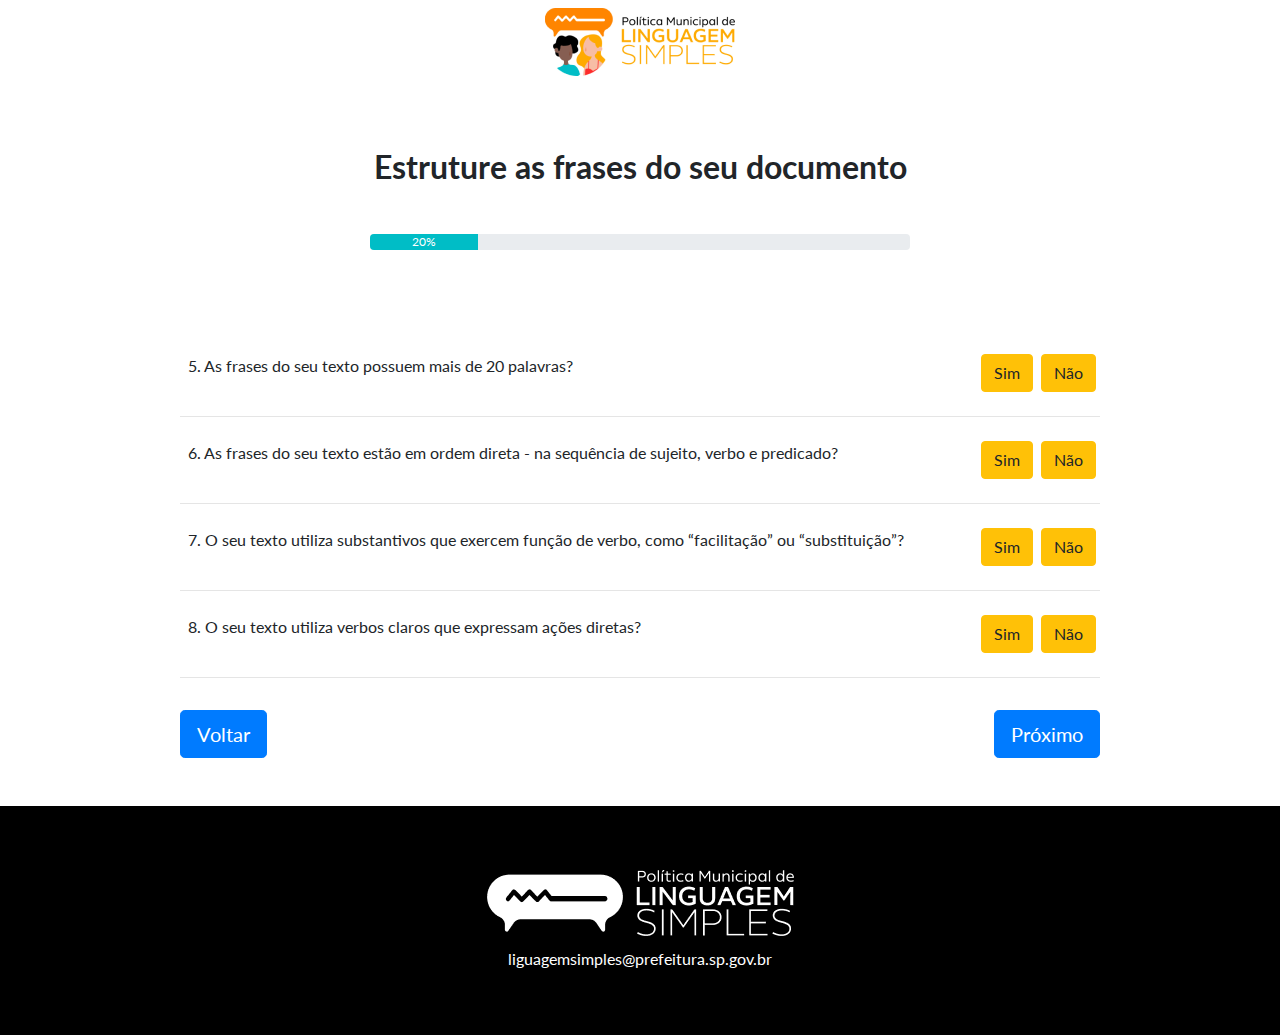
==== pagina2.html @ 7bcdd8c5 "initial commit" ====
<!DOCTYPE html>
<html lang="en">

<head>

  <meta charset="utf-8">
  <meta name="viewport" content="width=device-width, initial-scale=1, shrink-to-fit=no">
  <meta name="description" content="">
  <meta name="author" content="">

  <title>Landing Page - Start Bootstrap Theme</title>

  <!-- Bootstrap core CSS -->
  <link href="vendor/bootstrap/css/bootstrap.min.css" rel="stylesheet">

  <!-- Custom fonts for this template -->
  <link href="vendor/fontawesome-free/css/all.min.css" rel="stylesheet">
  <link href="vendor/simple-line-icons/css/simple-line-icons.css" rel="stylesheet" type="text/css">
  <link href="https://fonts.googleapis.com/css?family=Lato:300,400,700,300italic,400italic,700italic" rel="stylesheet" type="text/css">

  <!-- Custom styles for this template -->
  <link href="css/landing-page.min.css" rel="stylesheet">

</head>

<body>

  <!-- Navigation -->
  <nav class="navbar navbar-light static-top">
    <div class="container">
      <img src="img/logo_menu.png" class="mx-auto d-block" alt=""> 
    </div>
  </nav>

  <!-- Título + Barra de progresso -->
  <div class="jumbotron bg-white">
    <div class="row">
  <div class="col-xl-9 mx-auto">
      <h2 class="mb-5 text-center">Estruture as frases do seu documento</h2>
    </div>
  </div>

  <!-- Progress Bar -->
  <div class="container">
      <div class="row">
      <div class="col-3"></div> 
      <div class="col-6">
      <div class="col-3"></div> 
        <div class="progress">
          <div class="progress-bar" role="progressbar" style="width: 20%;background-color: #00BDC6" aria-valuenow="20" aria-valuemin="0" aria-valuemax="100">20%</div>
        </div>
      </div>
      </div>
    </div>

  </div> 

  <!-- Questionário -->
  <div class="container">
    <div class="row">
      
      <!--Primeira pergunta -->
      <div class="col-10 mx-auto">
          <div class="d-flex">
              <div class="mr-auto p-2">5. As frases do seu texto possuem mais de 20 palavras?</div>
              <div class="p-0">
                  <button type="button" class="m-1 my-2 btn btn-warning" data-toggle="collapse"  href="#quest1sim" aria-expand="false" aria-controls="quest1sim">Sim</button>
              </div>
              <div class="p-0">
                  <button type="button" class="m-1 my-2 btn btn-warning" data-toggle="collapse" href="#quest1nao" aria-expand="false" aria-controls="quest1nao">Não</button>
              </div>
            </div>
            <div id="quest1">
              <div class="collapse" id="quest1sim" data-parent="#quest1">
                  <div class="card card-body">
                    Frases com menos de 20 palavras são mais fáceis de entender, pois a informação está mais direta.
                  </div>
              </div>
              <div class="collapse" id="quest1nao" data-parent="#quest1">
                  <div class="card card-body">
                    Tente reduzir o número de palavras.
                    Frases com menos de 20 palavras são mais fáceis de entender, pois a informação está mais direta.
                    Dica: Revise a pontuação do seu texto e procurei deixar uma ideia por frase.
                  </div>
              </div>
          </div>
            
            <hr>
      </div>

      <!-- Segunda Pergunta -->
      <div class="col-10 mx-auto">
          <div class="d-flex">
              <div class="mr-auto p-2">6. As frases do seu texto estão em ordem direta - na sequência de sujeito, verbo e predicado?</div>
              <div class="p-0">
                  <button type="button" class="m-1 my-2 btn btn-warning" data-toggle="collapse"  href="#quest2sim" aria-expand="false" aria-controls="quest2sim">Sim</button>
              </div>
              <div class="p-0">
                  <button type="button" class="m-1 my-2 btn btn-warning" data-toggle="collapse" href="#quest2nao" aria-expand="false" aria-controls="quest2nao">Não</button>
              </div>
            </div>
            <div id="quest2">
              <div class="collapse" id="quest2sim" data-parent="#quest2">
                  <div class="card card-body">
                    Frases em ordem direta são mais fáceis de entender, pois apresentam uma ordem lógica de informações e deixam claro os responsáveis pela ação.
                  </div>
              </div>
              <div class="collapse" id="quest2nao" data-parent="#quest2">
                  <div class="card card-body">
                    Tente alterar a estrutura da frase.
                    Substitua “Ontem, o parceiro escreveu o documento” por  “O parceiro escreveu o documento ontem”, colocando na ordem (sujeito, verbo, predicado).
                    Frases em ordem direta são mais fáceis de entender, pois apresentam uma ordem lógica de informações  e deixam claro os responsáveis pela ação                                          
                  </div>
              </div>
          </div>
            
            <hr>
      </div>
 
      <!-- Terceira Pergunta -->
      <div class="col-10 mx-auto">
          <div class="d-flex">
              <div class="mr-auto p-2">7. O seu texto utiliza substantivos que exercem função de verbo, como “facilitação” ou “substituição”?</div>
              <div class="p-0">
                  <button type="button" class="m-1 my-2 btn btn-warning" data-toggle="collapse"  href="#quest3sim" aria-expand="false" aria-controls="quest3sim">Sim</button>
              </div>
              <div class="p-0">
                  <button type="button" class="m-1 my-2 btn btn-warning" data-toggle="collapse" href="#quest3nao" aria-expand="false" aria-controls="quest3nao">Não</button>
              </div>
            </div>
            <div id="quest3">
              <div class="collapse teste1" id="quest3sim" data-parent="#quest3">
                  <div class="card card-body">
                    Verbos comunicam a ação que deve ser feita de forma mais direta do que substantivos.
                  </div>
              </div>
              <div class="collapse teste2" id="quest3nao" data-parent="#quest3">
                  <div class="card card-body">
                    Tente colocar um verbo no lugar do substantivo.
                    Substitua “facilitação” por “facilitar” ou “facilite”, e “substituição” por “substituir” ou “substitua”.
                    Verbos comunicam a ação que deve ser feita de forma mais direta do que substantivos.                                     
                  </div>
              </div>
          </div>
            
            <hr>
      </div>

      <!-- Quarta Pergunta -->
      <div class="col-10 mx-auto">
          <div class="d-flex">
              <div class="mr-auto p-2">8. O seu texto utiliza verbos claros que expressam ações diretas?</div>
              <div class="p-0">
                  <button type="button" class="m-1 my-2 btn btn-warning" data-toggle="collapse"  href="#quest4sim" aria-expand="false" aria-controls="quest4sim">Sim</button>
              </div>
              <div class="p-0">
                  <button type="button" class="m-1 my-2 btn btn-warning" data-toggle="collapse" href="#quest4nao" aria-expand="false" aria-controls="quest4nao">Não</button>
              </div>
            </div>
            <div id="quest4">
              <div class="collapse" id="quest4sim" data-parent="#quest4">
                  <div class="card card-body">
                    Verbos na ação direta deixam a ação que deve ser feita mais clara
                  </div>
              </div>
              <div class="collapse" id="quest4nao" data-parent="#quest4">
                  <div class="card card-body">
                    Se a sua intenção é que o leitor faça alguma ação, tente substituir por um verbo de ação direta.
                    Substitua “compartilhar” por “compartilhe”, e “divulgar” por “divulgue”.</br>
                    Verbos na ação direta deixam a ação que deve ser feita mais clara. 
                  </div>
              </div>
          </div>
            
            <hr>
      </div>
      
      <!-- Botões voltar e próximo-->
      <div class="col-10 mx-auto mt-3 mb-5">
        <div class="d-flex">
          <div class="mr-auto">
            <button type="button" class="btn btn-primary btn-lg" onclick="location.href= '/index.html'">Voltar</button>
          </div>
          <div>
            <button type="button" class="btn btn-primary btn-lg" onclick="location.href= '/pagina3.html'">Próximo</button>
          </div>
        </div>
      </div>

    </div>
  </div>



  <!-- Footer -->
  <footer class="footer" style="background-color: black">
    <div class="container">
      <div class="row mx-auto">
        <div class="col-lg-6 h-100 text-center text-lg-left my-auto mx-auto">
          <img src="img/logo_rodape.png" class="mx-auto d-block" alt="">
          <p class="text-white text-center mb-lg-0">liguagemsimples@prefeitura.sp.gov.br</p>
        </div>
        
      </div>
    </div>
  </footer>

  <!-- Bootstrap core JavaScript -->
  <script src="vendor/jquery/jquery.min.js"></script>
  <script src="vendor/bootstrap/js/bootstrap.bundle.min.js"></script>

</body>

</html>
---- vendor/simple-line-icons/css/simple-line-icons.css ----
@font-face {
  font-family: 'simple-line-icons';
  src: url('../fonts/Simple-Line-Icons.eot?v=2.4.0');
  src: url('../fonts/Simple-Line-Icons.eot?v=2.4.0#iefix') format('embedded-opentype'), url('../fonts/Simple-Line-Icons.woff2?v=2.4.0') format('woff2'), url('../fonts/Simple-Line-Icons.ttf?v=2.4.0') format('truetype'), url('../fonts/Simple-Line-Icons.woff?v=2.4.0') format('woff'), url('../fonts/Simple-Line-Icons.svg?v=2.4.0#simple-line-icons') format('svg');
  font-weight: normal;
  font-style: normal;
}
/*
 Use the following CSS code if you want to have a class per icon.
 Instead of a list of all class selectors, you can use the generic [class*="icon-"] selector, but it's slower:
*/
.icon-user,
.icon-people,
.icon-user-female,
.icon-user-follow,
.icon-user-following,
.icon-user-unfollow,
.icon-login,
.icon-logout,
.icon-emotsmile,
.icon-phone,
.icon-call-end,
.icon-call-in,
.icon-call-out,
.icon-map,
.icon-location-pin,
.icon-direction,
.icon-directions,
.icon-compass,
.icon-layers,
.icon-menu,
.icon-list,
.icon-options-vertical,
.icon-options,
.icon-arrow-down,
.icon-arrow-left,
.icon-arrow-right,
.icon-arrow-up,
.icon-arrow-up-circle,
.icon-arrow-left-circle,
.icon-arrow-right-circle,
.icon-arrow-down-circle,
.icon-check,
.icon-clock,
.icon-plus,
.icon-minus,
.icon-close,
.icon-event,
.icon-exclamation,
.icon-organization,
.icon-trophy,
.icon-screen-smartphone,
.icon-screen-desktop,
.icon-plane,
.icon-notebook,
.icon-mustache,
.icon-mouse,
.icon-magnet,
.icon-energy,
.icon-disc,
.icon-cursor,
.icon-cursor-move,
.icon-crop,
.icon-chemistry,
.icon-speedometer,
.icon-shield,
.icon-screen-tablet,
.icon-magic-wand,
.icon-hourglass,
.icon-graduation,
.icon-ghost,
.icon-game-controller,
.icon-fire,
.icon-eyeglass,
.icon-envelope-open,
.icon-envelope-letter,
.icon-bell,
.icon-badge,
.icon-anchor,
.icon-wallet,
.icon-vector,
.icon-speech,
.icon-puzzle,
.icon-printer,
.icon-present,
.icon-playlist,
.icon-pin,
.icon-picture,
.icon-handbag,
.icon-globe-alt,
.icon-globe,
.icon-folder-alt,
.icon-folder,
.icon-film,
.icon-feed,
.icon-drop,
.icon-drawer,
.icon-docs,
.icon-doc,
.icon-diamond,
.icon-cup,
.icon-calculator,
.icon-bubbles,
.icon-briefcase,
.icon-book-open,
.icon-basket-loaded,
.icon-basket,
.icon-bag,
.icon-action-undo,
.icon-action-redo,
.icon-wrench,
.icon-umbrella,
.icon-trash,
.icon-tag,
.icon-support,
.icon-frame,
.icon-size-fullscreen,
.icon-size-actual,
.icon-shuffle,
.icon-share-alt,
.icon-share,
.icon-rocket,
.icon-question,
.icon-pie-chart,
.icon-pencil,
.icon-note,
.icon-loop,
.icon-home,
.icon-grid,
.icon-graph,
.icon-microphone,
.icon-music-tone-alt,
.icon-music-tone,
.icon-earphones-alt,
.icon-earphones,
.icon-equalizer,
.icon-like,
.icon-dislike,
.icon-control-start,
.icon-control-rewind,
.icon-control-play,
.icon-control-pause,
.icon-control-forward,
.icon-control-end,
.icon-volume-1,
.icon-volume-2,
.icon-volume-off,
.icon-calendar,
.icon-bulb,
.icon-chart,
.icon-ban,
.icon-bubble,
.icon-camrecorder,
.icon-camera,
.icon-cloud-download,
.icon-cloud-upload,
.icon-envelope,
.icon-eye,
.icon-flag,
.icon-heart,
.icon-info,
.icon-key,
.icon-link,
.icon-lock,
.icon-lock-open,
.icon-magnifier,
.icon-magnifier-add,
.icon-magnifier-remove,
.icon-paper-clip,
.icon-paper-plane,
.icon-power,
.icon-refresh,
.icon-reload,
.icon-settings,
.icon-star,
.icon-symbol-female,
.icon-symbol-male,
.icon-target,
.icon-credit-card,
.icon-paypal,
.icon-social-tumblr,
.icon-social-twitter,
.icon-social-facebook,
.icon-social-instagram,
.icon-social-linkedin,
.icon-social-pinterest,
.icon-social-github,
.icon-social-google,
.icon-social-reddit,
.icon-social-skype,
.icon-social-dribbble,
.icon-social-behance,
.icon-social-foursqare,
.icon-social-soundcloud,
.icon-social-spotify,
.icon-social-stumbleupon,
.icon-social-youtube,
.icon-social-dropbox,
.icon-social-vkontakte,
.icon-social-steam {
  font-family: 'simple-line-icons';
  speak: none;
  font-style: normal;
  font-weight: normal;
  font-variant: normal;
  text-transform: none;
  line-height: 1;
  /* Better Font Rendering =========== */
  -webkit-font-smoothing: antialiased;
  -moz-osx-font-smoothing: grayscale;
}
.icon-user:before {
  content: "\e005";
}
.icon-people:before {
  content: "\e001";
}
.icon-user-female:before {
  content: "\e000";
}
.icon-user-follow:before {
  content: "\e002";
}
.icon-user-following:before {
  content: "\e003";
}
.icon-user-unfollow:before {
  content: "\e004";
}
.icon-login:before {
  content: "\e066";
}
.icon-logout:before {
  content: "\e065";
}
.icon-emotsmile:before {
  content: "\e021";
}
.icon-phone:before {
  content: "\e600";
}
.icon-call-end:before {
  content: "\e048";
}
.icon-call-in:before {
  content: "\e047";
}
.icon-call-out:before {
  content: "\e046";
}
.icon-map:before {
  content: "\e033";
}
.icon-location-pin:before {
  content: "\e096";
}
.icon-direction:before {
  content: "\e042";
}
.icon-directions:before {
  content: "\e041";
}
.icon-compass:before {
  content: "\e045";
}
.icon-layers:before {
  content: "\e034";
}
.icon-menu:before {
  content: "\e601";
}
.icon-list:before {
  content: "\e067";
}
.icon-options-vertical:before {
  content: "\e602";
}
.icon-options:before {
  content: "\e603";
}
.icon-arrow-down:before {
  content: "\e604";
}
.icon-arrow-left:before {
  content: "\e605";
}
.icon-arrow-right:before {
  content: "\e606";
}
.icon-arrow-up:before {
  content: "\e607";
}
.icon-arrow-up-circle:before {
  content: "\e078";
}
.icon-arrow-left-circle:before {
  content: "\e07a";
}
.icon-arrow-right-circle:before {
  content: "\e079";
}
.icon-arrow-down-circle:before {
  content: "\e07b";
}
.icon-check:before {
  content: "\e080";
}
.icon-clock:before {
  content: "\e081";
}
.icon-plus:before {
  content: "\e095";
}
.icon-minus:before {
  content: "\e615";
}
.icon-close:before {
  content: "\e082";
}
.icon-event:before {
  content: "\e619";
}
.icon-exclamation:before {
  content: "\e617";
}
.icon-organization:before {
  content: "\e616";
}
.icon-trophy:before {
  content: "\e006";
}
.icon-screen-smartphone:before {
  content: "\e010";
}
.icon-screen-desktop:before {
  content: "\e011";
}
.icon-plane:before {
  content: "\e012";
}
.icon-notebook:before {
  content: "\e013";
}
.icon-mustache:before {
  content: "\e014";
}
.icon-mouse:before {
  content: "\e015";
}
.icon-magnet:before {
  content: "\e016";
}
.icon-energy:before {
  content: "\e020";
}
.icon-disc:before {
  content: "\e022";
}
.icon-cursor:before {
  content: "\e06e";
}
.icon-cursor-move:before {
  content: "\e023";
}
.icon-crop:before {
  content: "\e024";
}
.icon-chemistry:before {
  content: "\e026";
}
.icon-speedometer:before {
  content: "\e007";
}
.icon-shield:before {
  content: "\e00e";
}
.icon-screen-tablet:before {
  content: "\e00f";
}
.icon-magic-wand:before {
  content: "\e017";
}
.icon-hourglass:before {
  content: "\e018";
}
.icon-graduation:before {
  content: "\e019";
}
.icon-ghost:before {
  content: "\e01a";
}
.icon-game-controller:before {
  content: "\e01b";
}
.icon-fire:before {
  content: "\e01c";
}
.icon-eyeglass:before {
  content: "\e01d";
}
.icon-envelope-open:before {
  content: "\e01e";
}
.icon-envelope-letter:before {
  content: "\e01f";
}
.icon-bell:before {
  content: "\e027";
}
.icon-badge:before {
  content: "\e028";
}
.icon-anchor:before {
  content: "\e029";
}
.icon-wallet:before {
  content: "\e02a";
}
.icon-vector:before {
  content: "\e02b";
}
.icon-speech:before {
  content: "\e02c";
}
.icon-puzzle:before {
  content: "\e02d";
}
.icon-printer:before {
  content: "\e02e";
}
.icon-present:before {
  content: "\e02f";
}
.icon-playlist:before {
  content: "\e030";
}
.icon-pin:before {
  content: "\e031";
}
.icon-picture:before {
  content: "\e032";
}
.icon-handbag:before {
  content: "\e035";
}
.icon-globe-alt:before {
  content: "\e036";
}
.icon-globe:before {
  content: "\e037";
}
.icon-folder-alt:before {
  content: "\e039";
}
.icon-folder:before {
  content: "\e089";
}
.icon-film:before {
  content: "\e03a";
}
.icon-feed:before {
  content: "\e03b";
}
.icon-drop:before {
  content: "\e03e";
}
.icon-drawer:before {
  content: "\e03f";
}
.icon-docs:before {
  content: "\e040";
}
.icon-doc:before {
  content: "\e085";
}
.icon-diamond:before {
  content: "\e043";
}
.icon-cup:before {
  content: "\e044";
}
.icon-calculator:before {
  content: "\e049";
}
.icon-bubbles:before {
  content: "\e04a";
}
.icon-briefcase:before {
  content: "\e04b";
}
.icon-book-open:before {
  content: "\e04c";
}
.icon-basket-loaded:before {
  content: "\e04d";
}
.icon-basket:before {
  content: "\e04e";
}
.icon-bag:before {
  content: "\e04f";
}
.icon-action-undo:before {
  content: "\e050";
}
.icon-action-redo:before {
  content: "\e051";
}
.icon-wrench:before {
  content: "\e052";
}
.icon-umbrella:before {
  content: "\e053";
}
.icon-trash:before {
  content: "\e054";
}
.icon-tag:before {
  content: "\e055";
}
.icon-support:before {
  content: "\e056";
}
.icon-frame:before {
  content: "\e038";
}
.icon-size-fullscreen:before {
  content: "\e057";
}
.icon-size-actual:before {
  content: "\e058";
}
.icon-shuffle:before {
  content: "\e059";
}
.icon-share-alt:before {
  content: "\e05a";
}
.icon-share:before {
  content: "\e05b";
}
.icon-rocket:before {
  content: "\e05c";
}
.icon-question:before {
  content: "\e05d";
}
.icon-pie-chart:before {
  content: "\e05e";
}
.icon-pencil:before {
  content: "\e05f";
}
.icon-note:before {
  content: "\e060";
}
.icon-loop:before {
  content: "\e064";
}
.icon-home:before {
  content: "\e069";
}
.icon-grid:before {
  content: "\e06a";
}
.icon-graph:before {
  content: "\e06b";
}
.icon-microphone:before {
  content: "\e063";
}
.icon-music-tone-alt:before {
  content: "\e061";
}
.icon-music-tone:before {
  content: "\e062";
}
.icon-earphones-alt:before {
  content: "\e03c";
}
.icon-earphones:before {
  content: "\e03d";
}
.icon-equalizer:before {
  content: "\e06c";
}
.icon-like:before {
  content: "\e068";
}
.icon-dislike:before {
  content: "\e06d";
}
.icon-control-start:before {
  content: "\e06f";
}
.icon-control-rewind:before {
  content: "\e070";
}
.icon-control-play:before {
  content: "\e071";
}
.icon-control-pause:before {
  content: "\e072";
}
.icon-control-forward:before {
  content: "\e073";
}
.icon-control-end:before {
  content: "\e074";
}
.icon-volume-1:before {
  content: "\e09f";
}
.icon-volume-2:before {
  content: "\e0a0";
}
.icon-volume-off:before {
  content: "\e0a1";
}
.icon-calendar:before {
  content: "\e075";
}
.icon-bulb:before {
  content: "\e076";
}
.icon-chart:before {
  content: "\e077";
}
.icon-ban:before {
  content: "\e07c";
}
.icon-bubble:before {
  content: "\e07d";
}
.icon-camrecorder:before {
  content: "\e07e";
}
.icon-camera:before {
  content: "\e07f";
}
.icon-cloud-download:before {
  content: "\e083";
}
.icon-cloud-upload:before {
  content: "\e084";
}
.icon-envelope:before {
  content: "\e086";
}
.icon-eye:before {
  content: "\e087";
}
.icon-flag:before {
  content: "\e088";
}
.icon-heart:before {
  content: "\e08a";
}
.icon-info:before {
  content: "\e08b";
}
.icon-key:before {
  content: "\e08c";
}
.icon-link:before {
  content: "\e08d";
}
.icon-lock:before {
  content: "\e08e";
}
.icon-lock-open:before {
  content: "\e08f";
}
.icon-magnifier:before {
  content: "\e090";
}
.icon-magnifier-add:before {
  content: "\e091";
}
.icon-magnifier-remove:before {
  content: "\e092";
}
.icon-paper-clip:before {
  content: "\e093";
}
.icon-paper-plane:before {
  content: "\e094";
}
.icon-power:before {
  content: "\e097";
}
.icon-refresh:before {
  content: "\e098";
}
.icon-reload:before {
  content: "\e099";
}
.icon-settings:before {
  content: "\e09a";
}
.icon-star:before {
  content: "\e09b";
}
.icon-symbol-female:before {
  content: "\e09c";
}
.icon-symbol-male:before {
  content: "\e09d";
}
.icon-target:before {
  content: "\e09e";
}
.icon-credit-card:before {
  content: "\e025";
}
.icon-paypal:before {
  content: "\e608";
}
.icon-social-tumblr:before {
  content: "\e00a";
}
.icon-social-twitter:before {
  content: "\e009";
}
.icon-social-facebook:before {
  content: "\e00b";
}
.icon-social-instagram:before {
  content: "\e609";
}
.icon-social-linkedin:before {
  content: "\e60a";
}
.icon-social-pinterest:before {
  content: "\e60b";
}
.icon-social-github:before {
  content: "\e60c";
}
.icon-social-google:before {
  content: "\e60d";
}
.icon-social-reddit:before {
  content: "\e60e";
}
.icon-social-skype:before {
  content: "\e60f";
}
.icon-social-dribbble:before {
  content: "\e00d";
}
.icon-social-behance:before {
  content: "\e610";
}
.icon-social-foursqare:before {
  content: "\e611";
}
.icon-social-soundcloud:before {
  content: "\e612";
}
.icon-social-spotify:before {
  content: "\e613";
}
.icon-social-stumbleupon:before {
  content: "\e614";
}
.icon-social-youtube:before {
  content: "\e008";
}
.icon-social-dropbox:before {
  content: "\e00c";
}
.icon-social-vkontakte:before {
  content: "\e618";
}
.icon-social-steam:before {
  content: "\e620";
}
---- css/landing-page.min.css ----
/*!
 * Start Bootstrap - Landing Page v5.0.6 (https://startbootstrap.com/template-overviews/landing-page)
 * Copyright 2013-2019 Start Bootstrap
 * Licensed under MIT (https://github.com/BlackrockDigital/startbootstrap-landing-page/blob/master/LICENSE)
 */body{font-family:Lato,'Helvetica Neue',Helvetica,Arial,sans-serif}h1,h2,h3,h4,h5,h6{font-family:Lato,'Helvetica Neue',Helvetica,Arial,sans-serif;font-weight:700}header.masthead{position:relative;background-color:#343a40;background:url(../img/bg-masthead.jpg) no-repeat center center;background-size:cover;padding-top:8rem;padding-bottom:8rem}header.masthead .overlay{position:absolute;background-color:#212529;height:100%;width:100%;top:0;left:0;opacity:.3}header.masthead h1{font-size:2rem}@media (min-width:768px){header.masthead{padding-top:12rem;padding-bottom:12rem}header.masthead h1{font-size:3rem}}.showcase .showcase-text{padding:3rem}.showcase .showcase-img{min-height:30rem;background-size:cover}@media (min-width:768px){.showcase .showcase-text{padding:7rem}}.features-icons{padding-top:7rem;padding-bottom:7rem}.features-icons .features-icons-item{max-width:20rem}.features-icons .features-icons-item .features-icons-icon{height:7rem}.features-icons .features-icons-item .features-icons-icon i{font-size:4.5rem}.features-icons .features-icons-item:hover .features-icons-icon i{font-size:5rem}.testimonials{padding-top:7rem;padding-bottom:7rem}.testimonials .testimonial-item{max-width:18rem}.testimonials .testimonial-item img{max-width:12rem;-webkit-box-shadow:0 5px 5px 0 #adb5bd;box-shadow:0 5px 5px 0 #adb5bd}.call-to-action{position:relative;background-color:#343a40;background:url(../img/bg-masthead.jpg) no-repeat center center;background-size:cover;padding-top:7rem;padding-bottom:7rem}.call-to-action .overlay{position:absolute;background-color:#212529;height:100%;width:100%;top:0;left:0;opacity:.3}footer.footer{padding-top:4rem;padding-bottom:4rem}
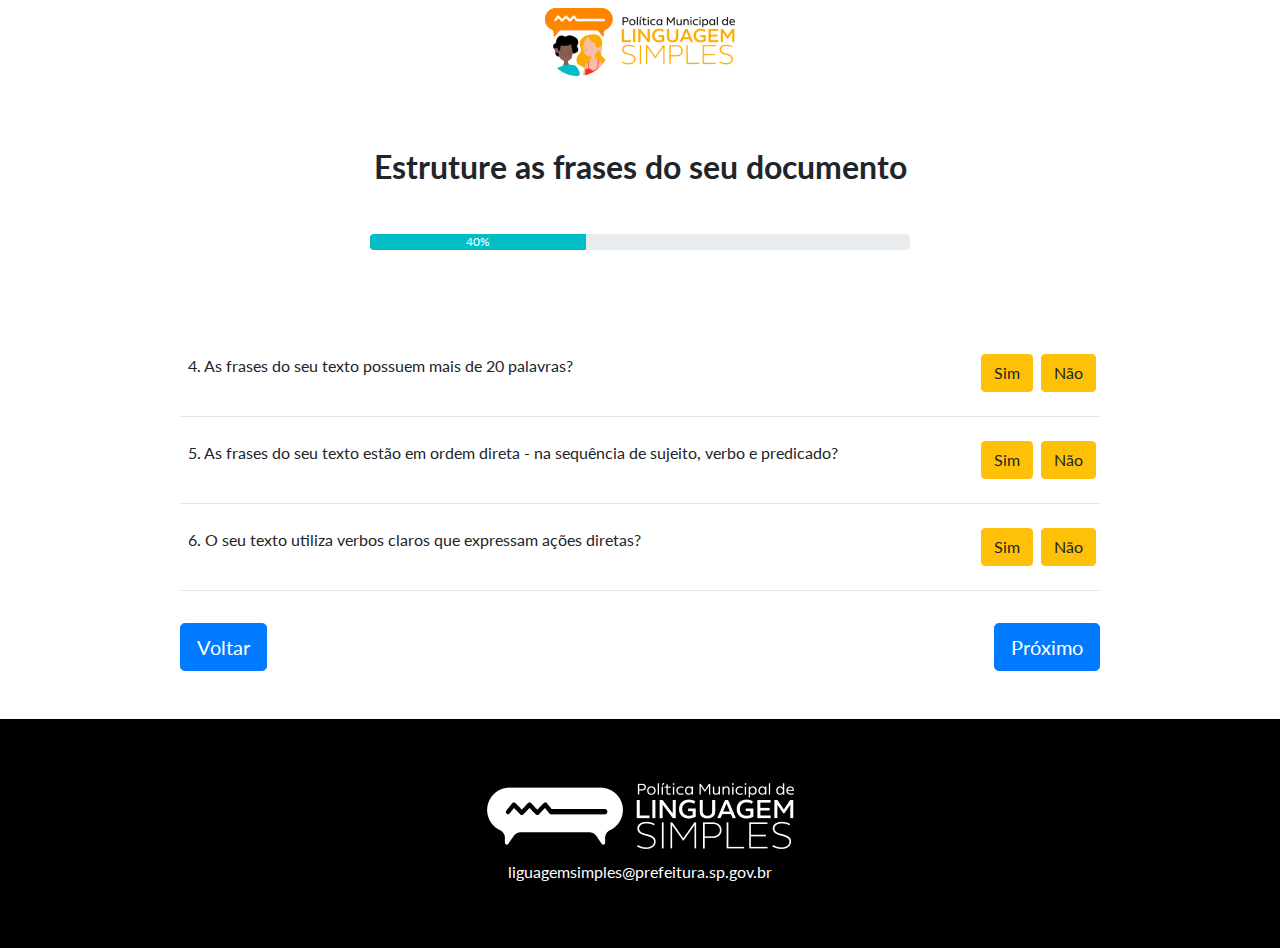
==== commit 463bbb34: "Update pagina2.html" ====
--- a/pagina2.html
+++ b/pagina2.html
@@ -47,7 +47,7 @@
       <div class="col-6">
       <div class="col-3"></div> 
         <div class="progress">
-          <div class="progress-bar" role="progressbar" style="width: 20%;background-color: #00BDC6" aria-valuenow="20" aria-valuemin="0" aria-valuemax="100">20%</div>
+          <div class="progress-bar" role="progressbar" style="width: 40%;background-color: #00BDC6" aria-valuenow="40" aria-valuemin="0" aria-valuemax="100">40%</div>
         </div>
       </div>
       </div>
@@ -62,7 +62,7 @@
       <!--Primeira pergunta -->
       <div class="col-10 mx-auto">
           <div class="d-flex">
-              <div class="mr-auto p-2">5. As frases do seu texto possuem mais de 20 palavras?</div>
+              <div class="mr-auto p-2">4. As frases do seu texto possuem mais de 20 palavras?</div>
               <div class="p-0">
                   <button type="button" class="m-1 my-2 btn btn-warning" data-toggle="collapse"  href="#quest1sim" aria-expand="false" aria-controls="quest1sim">Sim</button>
               </div>
@@ -72,15 +72,17 @@
             </div>
             <div id="quest1">
               <div class="collapse" id="quest1sim" data-parent="#quest1">
-                  <div class="card card-body">
+                  <div class="card card-body alert-danger">
+                    Oportunidade para melhorar:
+                    Tente reduzir o número de palavras.
                     Frases com menos de 20 palavras são mais fáceis de entender, pois a informação está mais direta.
+                    Dica: Revise a pontuação do seu texto e procurei deixar uma ideia por frase.
                   </div>
               </div>
               <div class="collapse" id="quest1nao" data-parent="#quest1">
-                  <div class="card card-body">
-                    Tente reduzir o número de palavras.
+                  <div class="card card-body alert-success">
+                    Ótimo.
                     Frases com menos de 20 palavras são mais fáceis de entender, pois a informação está mais direta.
-                    Dica: Revise a pontuação do seu texto e procurei deixar uma ideia por frase.
                   </div>
               </div>
           </div>
@@ -91,7 +93,7 @@
       <!-- Segunda Pergunta -->
       <div class="col-10 mx-auto">
           <div class="d-flex">
-              <div class="mr-auto p-2">6. As frases do seu texto estão em ordem direta - na sequência de sujeito, verbo e predicado?</div>
+              <div class="mr-auto p-2">5. As frases do seu texto estão em ordem direta - na sequência de sujeito, verbo e predicado?</div>
               <div class="p-0">
                   <button type="button" class="m-1 my-2 btn btn-warning" data-toggle="collapse"  href="#quest2sim" aria-expand="false" aria-controls="quest2sim">Sim</button>
               </div>
@@ -101,15 +103,13 @@
             </div>
             <div id="quest2">
               <div class="collapse" id="quest2sim" data-parent="#quest2">
-                  <div class="card card-body">
-                    Frases em ordem direta são mais fáceis de entender, pois apresentam uma ordem lógica de informações e deixam claro os responsáveis pela ação.
+                  <div class="card card-body alert-success">
+                    Ótimo. Frases em ordem direta são mais fáceis de entender, pois apresentam uma ordem lógica de informações e deixam claro os responsáveis pela ação.
                   </div>
               </div>
               <div class="collapse" id="quest2nao" data-parent="#quest2">
-                  <div class="card card-body">
-                    Tente alterar a estrutura da frase.
-                    Substitua “Ontem, o parceiro escreveu o documento” por  “O parceiro escreveu o documento ontem”, colocando na ordem (sujeito, verbo, predicado).
-                    Frases em ordem direta são mais fáceis de entender, pois apresentam uma ordem lógica de informações  e deixam claro os responsáveis pela ação                                          
+                  <div class="card card-body alert-danger">
+                    Oportunidade para melhorar: Tente alterar a estrutura da frase. Exemplo - Substitua “Ontem, o parceiro escreveu o documento” por  “O parceiro escreveu o documento ontem”, colocando na ordem (sujeito, verbo, predicado). Frases em ordem direta são mais fáceis de entender, pois apresentam uma ordem lógica de informações  e deixam claro os responsáveis pela ação.                                          
                   </div>
               </div>
           </div>
@@ -120,7 +120,7 @@
       <!-- Terceira Pergunta -->
       <div class="col-10 mx-auto">
           <div class="d-flex">
-              <div class="mr-auto p-2">7. O seu texto utiliza substantivos que exercem função de verbo, como “facilitação” ou “substituição”?</div>
+              <div class="mr-auto p-2">6. O seu texto utiliza verbos claros que expressam ações diretas?</div>
               <div class="p-0">
                   <button type="button" class="m-1 my-2 btn btn-warning" data-toggle="collapse"  href="#quest3sim" aria-expand="false" aria-controls="quest3sim">Sim</button>
               </div>
@@ -130,44 +130,14 @@
             </div>
             <div id="quest3">
               <div class="collapse teste1" id="quest3sim" data-parent="#quest3">
-                  <div class="card card-body">
-                    Verbos comunicam a ação que deve ser feita de forma mais direta do que substantivos.
+                  <div class="card card-body alert-success">
+                    Ótimo. Verbos na ação direta deixam a ação que deve ser feita mais clara.
+
                   </div>
               </div>
               <div class="collapse teste2" id="quest3nao" data-parent="#quest3">
-                  <div class="card card-body">
-                    Tente colocar um verbo no lugar do substantivo.
-                    Substitua “facilitação” por “facilitar” ou “facilite”, e “substituição” por “substituir” ou “substitua”.
-                    Verbos comunicam a ação que deve ser feita de forma mais direta do que substantivos.                                     
-                  </div>
-              </div>
-          </div>
-            
-            <hr>
-      </div>
-
-      <!-- Quarta Pergunta -->
-      <div class="col-10 mx-auto">
-          <div class="d-flex">
-              <div class="mr-auto p-2">8. O seu texto utiliza verbos claros que expressam ações diretas?</div>
-              <div class="p-0">
-                  <button type="button" class="m-1 my-2 btn btn-warning" data-toggle="collapse"  href="#quest4sim" aria-expand="false" aria-controls="quest4sim">Sim</button>
-              </div>
-              <div class="p-0">
-                  <button type="button" class="m-1 my-2 btn btn-warning" data-toggle="collapse" href="#quest4nao" aria-expand="false" aria-controls="quest4nao">Não</button>
-              </div>
-            </div>
-            <div id="quest4">
-              <div class="collapse" id="quest4sim" data-parent="#quest4">
-                  <div class="card card-body">
-                    Verbos na ação direta deixam a ação que deve ser feita mais clara
-                  </div>
-              </div>
-              <div class="collapse" id="quest4nao" data-parent="#quest4">
-                  <div class="card card-body">
-                    Se a sua intenção é que o leitor faça alguma ação, tente substituir por um verbo de ação direta.
-                    Substitua “compartilhar” por “compartilhe”, e “divulgar” por “divulgue”.</br>
-                    Verbos na ação direta deixam a ação que deve ser feita mais clara. 
+                  <div class="card card-body alert-danger">
+                    Oportunidade para melhorar: Se a sua intenção é que o leitor faça alguma ação, substitua por um verbo de ação direta. Substitua “compartilhar” por “compartilhe”, e “divulgar” por “divulgue”. Verbos na ação direta deixam a ação que deve ser feita mais clara.
                   </div>
               </div>
           </div>
@@ -179,10 +149,10 @@
       <div class="col-10 mx-auto mt-3 mb-5">
         <div class="d-flex">
           <div class="mr-auto">
-            <button type="button" class="btn btn-primary btn-lg" onclick="location.href= '/index.html'">Voltar</button>
+            <button type="button" class="btn btn-primary btn-lg" onclick="location.href= 'https://marcusnmoreira.github.io/marcusnmoreira/'">Voltar</button>
           </div>
           <div>
-            <button type="button" class="btn btn-primary btn-lg" onclick="location.href= '/pagina3.html'">Próximo</button>
+            <button type="button" class="btn btn-primary btn-lg" onclick="location.href= 'https://marcusnmoreira.github.io/marcusnmoreira/pagina3.html'">Próximo</button>
           </div>
         </div>
       </div>
